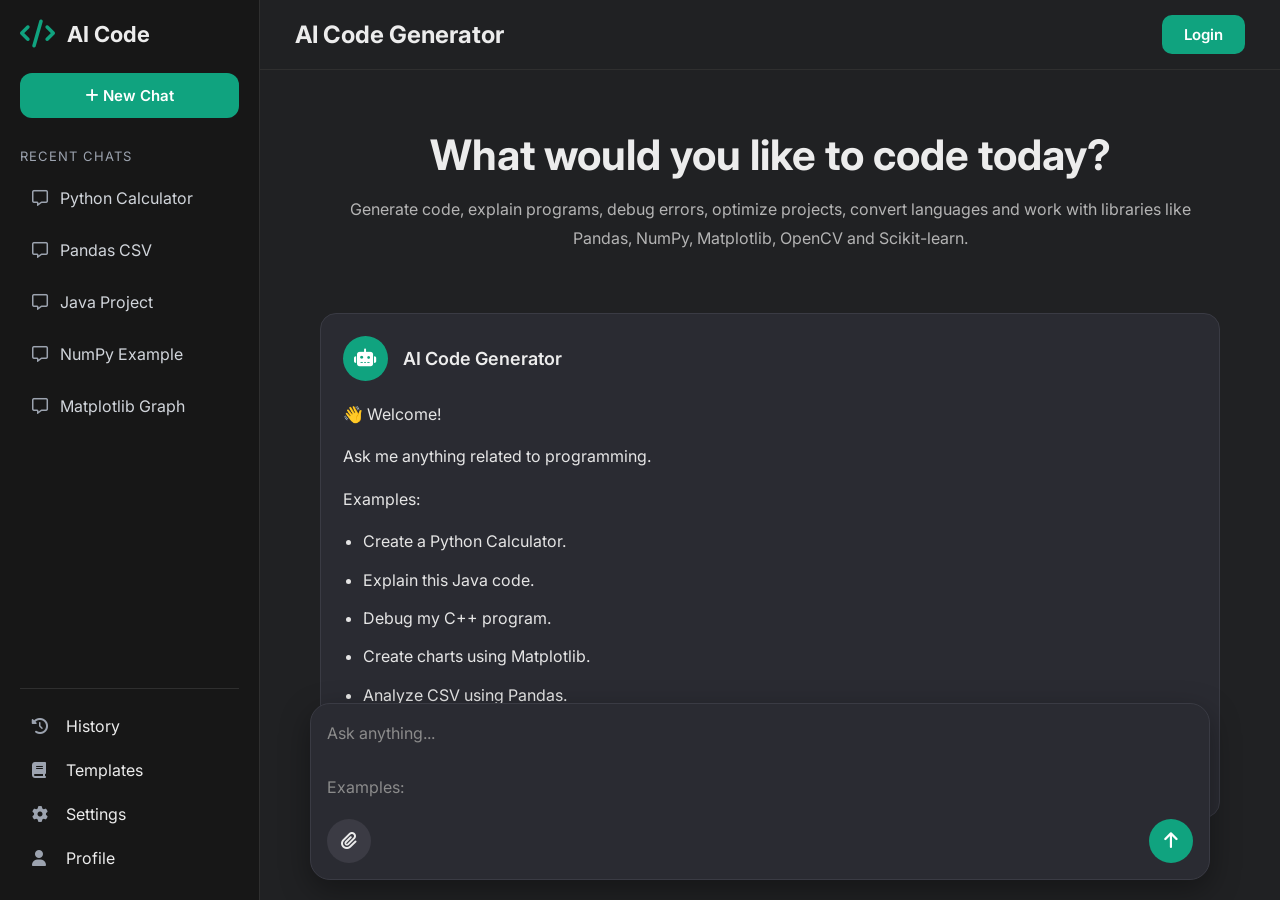
==== fronted/index.html @ 95b82de0 "index page ui" ====
<!DOCTYPE html>
<html lang="en">
<head>
    <meta charset="UTF-8">
    <meta name="viewport" content="width=device-width, initial-scale=1.0">

    <title>AI Code Generator</title>

    <link rel="stylesheet" href="css/style.css">

    <!-- Google Font -->
    <link href="https://fonts.googleapis.com/css2?family=Inter:wght@300;400;500;600;700&display=swap" rel="stylesheet">

    <!-- Font Awesome -->
    <link rel="stylesheet"
    href="https://cdnjs.cloudflare.com/ajax/libs/font-awesome/6.7.0/css/all.min.css">

</head>
<body>

<!-- ===================== APP ===================== -->

<div class="app">

    <!-- ================= SIDEBAR ================= -->

    <aside class="sidebar">

        <div class="logo">

            <i class="fa-solid fa-code"></i>

            <h2>AI Code</h2>

        </div>

        <button class="new-chat">

            <i class="fa-solid fa-plus"></i>

            New Chat

        </button>

        <div class="history-title">

            Recent Chats

        </div>

        <div class="history">

            <div class="history-item">

                <i class="fa-regular fa-message"></i>

                Python Calculator

            </div>

            <div class="history-item">

                <i class="fa-regular fa-message"></i>

                Pandas CSV

            </div>

            <div class="history-item">

                <i class="fa-regular fa-message"></i>

                Java Project

            </div>

            <div class="history-item">

                <i class="fa-regular fa-message"></i>

                NumPy Example

            </div>

            <div class="history-item">

                <i class="fa-regular fa-message"></i>

                Matplotlib Graph

            </div>

        </div>

        <div class="sidebar-bottom">

            <div class="menu-item">

                <i class="fa-solid fa-clock-rotate-left"></i>

                History

            </div>

            <div class="menu-item">

                <i class="fa-solid fa-book"></i>

                Templates

            </div>

            <div class="menu-item">

                <i class="fa-solid fa-gear"></i>

                Settings

            </div>

            <div class="menu-item">

                <i class="fa-solid fa-user"></i>

                Profile

            </div>

        </div>

    </aside>

    <!-- ================= MAIN ================= -->

    <main class="main">

        <!-- ============== TOP BAR ============== -->

        <header class="topbar">

            <div class="title">

                AI Code Generator

            </div>

            <button class="login-btn">

                Login

            </button>

        </header>

        <!-- ============== CHAT ============== -->

        <section class="chat-area">

            <!-- Welcome -->

            <div class="welcome">

                <h1>

                    What would you like to code today?

                </h1>

                <p>

                    Generate code, explain programs, debug errors,
                    optimize projects, convert languages and work
                    with libraries like Pandas, NumPy,
                    Matplotlib, OpenCV and Scikit-learn.

                </p>

            </div>

            <!-- AI MESSAGE -->

            <div class="message ai-message">

                <div class="message-header">

                    <div class="avatar">

                        <i class="fa-solid fa-robot"></i>

                    </div>

                    <h3>

                        AI Code Generator

                    </h3>

                </div>

                <div class="message-content">

                    <p>

                        👋 Welcome!

                    </p>

                    <p>

                        Ask me anything related to programming.

                    </p>

                    <p>

                        Examples:

                    </p>

                    <ul>

                        <li>Create a Python Calculator.</li>

                        <li>Explain this Java code.</li>

                        <li>Debug my C++ program.</li>

                        <li>Create charts using Matplotlib.</li>

                        <li>Analyze CSV using Pandas.</li>

                        <li>Optimize NumPy code.</li>

                        <li>Convert Java to Python.</li>

                    </ul>

                </div>

            </div>

            <!-- Response Container -->

            <div id="responseContainer">

                <!-- AI Response will appear here -->

            </div>

                        <!-- ================= USER MESSAGE ================= -->

            <div id="chatContainer">

                <!-- User and AI chats will appear here dynamically -->

            </div>

        </section>

        <!-- ================= PROMPT ================= -->

        <div class="prompt-wrapper">

            <div class="prompt-box">

                <textarea
                    id="prompt"
                    placeholder="Ask anything...

Examples:
• Create a Python Calculator.
• Read CSV using Pandas.
• Plot graph using Matplotlib.
• Explain this Java code.
• Convert Java to Python.
• Optimize NumPy program."
                ></textarea>

                <div class="prompt-actions">

                    <!-- Left Side -->

                    <div class="left-actions">

                        <button id="attachBtn">

                            <i class="fa-solid fa-paperclip"></i>

                        </button>

                    </div>

                    <!-- Right Side -->

                    <div class="right-actions">

                        <button id="generateBtn">

                            <i class="fa-solid fa-arrow-up"></i>

                        </button>

                    </div>

                </div>

            </div>

        </div>

    </main>

</div>

<!-- ================= FOOTER ================= -->

<footer>

    <p>

        AI Code Generator • FastAPI • HTML • CSS • JavaScript

    </p>

</footer>

<script src="js/app.js"></script>

</body>
</html>
        </section>
---- fronted/css/style.css ----
/* ==========================================
   AI CODE GENERATOR
   Part 1 - Global + Sidebar + Navbar
========================================== */

@import url('https://fonts.googleapis.com/css2?family=Inter:wght@300;400;500;600;700&display=swap');

/* ========= RESET ========= */

*{
    margin:0;
    padding:0;
    box-sizing:border-box;
    font-family:'Inter',sans-serif;
}

html{
    scroll-behavior:smooth;
}

body{
    background:#202123;
    color:#ECECEC;
    overflow:hidden;
}

/* ========= SCROLLBAR ========= */

::-webkit-scrollbar{
    width:8px;
}

::-webkit-scrollbar-track{
    background:#202123;
}

::-webkit-scrollbar-thumb{
    background:#555;
    border-radius:10px;
}

::-webkit-scrollbar-thumb:hover{
    background:#777;
}

/* ========= APP ========= */

.app{
    display:flex;
    width:100%;
    height:100vh;
}

/* ==========================================
   SIDEBAR
========================================== */

.sidebar{

    width:260px;
    height:100vh;

    background:#171717;

    border-right:1px solid #2f2f2f;

    display:flex;
    flex-direction:column;

    justify-content:space-between;

    padding:20px;

}

/* ========= LOGO ========= */

.logo{

    display:flex;

    align-items:center;

    gap:12px;

    margin-bottom:25px;

}

.logo i{

    color:#10A37F;

    font-size:28px;

}

.logo h2{

    font-size:22px;

    font-weight:700;

}

/* ========= NEW CHAT ========= */

.new-chat{

    width:100%;

    padding:13px;

    border:none;

    border-radius:12px;

    background:#10A37F;

    color:white;

    cursor:pointer;

    font-size:15px;

    font-weight:600;

    transition:.3s;

    margin-bottom:30px;

}

.new-chat:hover{

    background:#0e8e6d;

}

/* ========= HISTORY ========= */

.history-title{

    color:#9CA3AF;

    font-size:13px;

    text-transform:uppercase;

    margin-bottom:12px;

    letter-spacing:1px;

}

.history{

    flex:1;

    overflow-y:auto;

}

/* ========= HISTORY ITEM ========= */

.history-item{

    display:flex;

    align-items:center;

    gap:12px;

    padding:12px;

    border-radius:10px;

    cursor:pointer;

    margin-bottom:8px;

    transition:.25s;

    color:#D1D5DB;

}

.history-item:hover{

    background:#2A2B32;

}

.history-item i{

    color:#9CA3AF;

}

/* ========= SIDEBAR BOTTOM ========= */

.sidebar-bottom{

    margin-top:25px;

    border-top:1px solid #2F2F2F;

    padding-top:15px;

}

.menu-item{

    display:flex;

    align-items:center;

    gap:12px;

    padding:12px;

    border-radius:10px;

    cursor:pointer;

    transition:.3s;

}

.menu-item:hover{

    background:#2A2B32;

}

.menu-item i{

    width:22px;

    color:#9CA3AF;

}

/* ==========================================
   MAIN
========================================== */

.main{

    flex:1;

    display:flex;

    flex-direction:column;

    height:100vh;

    background:#202123;

}

/* ==========================================
   TOPBAR
========================================== */

.topbar{

    height:70px;

    display:flex;

    align-items:center;

    justify-content:space-between;

    padding:0 35px;

    border-bottom:1px solid #2F2F2F;

    background:#202123;

}

/* ========= TITLE ========= */

.title{

    font-size:24px;

    font-weight:700;

}

/* ========= LOGIN ========= */

.login-btn{

    border:none;

    padding:10px 22px;

    border-radius:10px;

    background:#10A37F;

    color:white;

    cursor:pointer;

    font-size:15px;

    font-weight:600;

    transition:.3s;

}

.login-btn:hover{

    background:#0e8e6d;

    transform:translateY(-2px);

}

/* ==========================================
   RESPONSIVE
========================================== */

@media(max-width:900px){

    .sidebar{

        width:80px;

        padding:15px;

    }

    .logo h2,
    .history-title,
    .history-item span,
    .menu-item span{

        display:none;

    }

    .history-item,
    .menu-item{

        justify-content:center;

    }

    .new-chat{

        font-size:0;

        position:relative;

    }

    .new-chat i{

        font-size:18px;

    }

    .topbar{

        padding:0 20px;

    }

    .title{

        font-size:20px;

    }

}


/* ==========================================
   PART 2 - CHAT AREA
========================================== */

/* ========= CHAT AREA ========= */

.chat-area{
    flex:1;
    overflow-y:auto;
    padding:40px 0 180px;
}

.chat-area::-webkit-scrollbar{
    width:8px;
}

/* ========= WELCOME ========= */

.welcome{
    max-width:900px;
    margin:0 auto 40px;
    text-align:center;
    padding:20px;
}

.welcome h1{
    font-size:42px;
    font-weight:700;
    margin-bottom:15px;
    line-height:1.2;
}

.welcome p{
    color:#B4B4B4;
    font-size:16px;
    line-height:1.8;
}

/* ==========================================
   MESSAGE
========================================== */

.message{
    max-width:900px;
    margin:0 auto 30px;
    background:#2A2B32;
    border:1px solid #3a3b44;
    border-radius:16px;
    padding:22px;
}

/* ========= HEADER ========= */

.message-header{
    display:flex;
    align-items:center;
    gap:15px;
    margin-bottom:18px;
}

.avatar{
    width:45px;
    height:45px;
    border-radius:50%;
    background:#10A37F;
    display:flex;
    justify-content:center;
    align-items:center;
    color:#fff;
    font-size:18px;
}

.message-header h3{
    font-size:18px;
    font-weight:600;
}

/* ========= CONTENT ========= */

.message-content{
    line-height:1.9;
    color:#E5E5E5;
}

.message-content p{
    margin-bottom:12px;
}

.message-content ul{
    margin-left:20px;
    margin-top:10px;
}

.message-content li{
    margin-bottom:8px;
}

/* ==========================================
   USER CHAT
========================================== */

.user-message{
    max-width:900px;
    margin:25px auto;
    display:flex;
    justify-content:flex-end;
}

.user-message .bubble{
    background:#10A37F;
    color:white;
    padding:16px 20px;
    border-radius:18px;
    max-width:75%;
    line-height:1.7;
}

/* ==========================================
   AI CHAT
========================================== */

.ai-chat{
    max-width:900px;
    margin:25px auto;
}

.ai-chat .bubble{
    background:#2A2B32;
    border-radius:18px;
    padding:20px;
    line-height:1.8;
    border:1px solid #3b3b3b;
}

/* ==========================================
   CODE BLOCK
========================================== */

.code-block{
    background:#111827;
    border-radius:12px;
    overflow:hidden;
    margin-top:20px;
}

.code-header{
    display:flex;
    justify-content:space-between;
    align-items:center;
    background:#1F2937;
    padding:12px 18px;
    border-bottom:1px solid #374151;
}

.code-header span{
    color:#D1D5DB;
    font-size:14px;
    font-weight:500;
}

.code-actions{
    display:flex;
    gap:10px;
}

.code-actions button{
    border:none;
    background:#374151;
    color:#fff;
    padding:8px 14px;
    border-radius:8px;
    cursor:pointer;
    transition:.3s;
}

.code-actions button:hover{
    background:#10A37F;
}

/* ========= CODE ========= */

pre{
    margin:0;
    padding:22px;
    overflow:auto;
}

pre code{
    color:#7DD3FC;
    font-size:15px;
    line-height:1.8;
    white-space:pre;
}

/* ==========================================
   RESPONSE CONTAINER
========================================== */

#responseContainer{
    max-width:900px;
    margin:auto;
}

/* ==========================================
   TABLES
========================================== */

table{
    width:100%;
    border-collapse:collapse;
    margin-top:20px;
}

table th,
table td{
    border:1px solid #3b3b3b;
    padding:12px;
    text-align:left;
}

table th{
    background:#1F2937;
}

table tr:nth-child(even){
    background:#26272E;
}

/* ==========================================
   LOADING
========================================== */

.loading{
    display:flex;
    gap:8px;
    margin-top:15px;
}

.loading span{
    width:10px;
    height:10px;
    background:#10A37F;
    border-radius:50%;
    animation:typing 1.2s infinite;
}

.loading span:nth-child(2){
    animation-delay:.2s;
}

.loading span:nth-child(3){
    animation-delay:.4s;
}

@keyframes typing{

    0%{
        transform:translateY(0);
        opacity:.4;
    }

    50%{
        transform:translateY(-8px);
        opacity:1;
    }

    100%{
        transform:translateY(0);
        opacity:.4;
    }

}

/* ==========================================
   MOBILE
========================================== */

@media(max-width:768px){

    .welcome h1{
        font-size:30px;
    }

    .message,
    .user-message,
    .ai-chat{
        margin-left:15px;
        margin-right:15px;
    }

    .user-message .bubble{
        max-width:100%;
    }

    .code-header{
        flex-direction:column;
        gap:10px;
        align-items:flex-start;
    }

}

/* ==========================================
   PART 3 - PROMPT AREA
========================================== */

/* Prompt Wrapper */

.prompt-wrapper{
    position:fixed;
    bottom:20px;
    left:260px;
    right:20px;
    display:flex;
    justify-content:center;
    z-index:100;
}

/* Prompt Box */

.prompt-box{

    width:100%;
    max-width:900px;

    background:#2A2B32;

    border:1px solid #3A3B44;

    border-radius:20px;

    padding:16px;

    box-shadow:0 10px 30px rgba(0,0,0,.35);

}

/* Textarea */

.prompt-box textarea{

    width:100%;
    min-height:80px;
    max-height:220px;

    resize:none;

    border:none;
    outline:none;

    background:transparent;

    color:#ECECEC;

    font-size:16px;

    line-height:1.7;

}

.prompt-box textarea::placeholder{

    color:#8B8B8B;

}

/* Bottom Toolbar */

.prompt-actions{

    display:flex;

    justify-content:space-between;

    align-items:center;

    margin-top:15px;

}

/* Left */

.left-actions{

    display:flex;

    align-items:center;

    gap:10px;

}

/* Right */

.right-actions{

    display:flex;

    align-items:center;

    gap:10px;

}

/* Buttons */

.left-actions button,
.right-actions button{

    width:44px;

    height:44px;

    border:none;

    border-radius:50%;

    cursor:pointer;

    transition:.3s;

    display:flex;

    justify-content:center;

    align-items:center;

    font-size:18px;

}

/* Attach */

#attachBtn{

    background:#3B3B44;

    color:#ECECEC;

}

#attachBtn:hover{

    background:#4B5563;

}

/* Generate */

#generateBtn{

    background:#10A37F;

    color:white;

}

#generateBtn:hover{

    background:#0D8C6B;

    transform:scale(1.08);

}

/* Disabled */

#generateBtn:disabled{

    opacity:.5;

    cursor:not-allowed;

}

/* Footer */

footer{

    display:none;

}

/* ==========================================
   Utility Classes
========================================== */

.hidden{

    display:none;

}

.text-center{

    text-align:center;

}

.mt-10{

    margin-top:10px;

}

.mt-20{

    margin-top:20px;

}

.mb-20{

    margin-bottom:20px;

}

/* ==========================================
   Animations
========================================== */

.fade-in{

    animation:fadeIn .35s ease;

}

@keyframes fadeIn{

    from{

        opacity:0;

        transform:translateY(10px);

    }

    to{

        opacity:1;

        transform:translateY(0);

    }

}

/* ==========================================
   Responsive
========================================== */

@media(max-width:900px){

    .prompt-wrapper{

        left:80px;

    }

}

@media(max-width:768px){

    body{

        overflow:auto;

    }

    .sidebar{

        display:none;

    }

    .main{

        width:100%;

    }

    .topbar{

        height:65px;

        padding:0 20px;

    }

    .title{

        font-size:20px;

    }

    .login-btn{

        padding:8px 16px;

        font-size:14px;

    }

    .chat-area{

        padding:25px 15px 180px;

    }

    .welcome h1{

        font-size:28px;

    }

    .welcome p{

        font-size:15px;

    }

    .prompt-wrapper{

        left:10px;
        right:10px;
        bottom:10px;

    }

    .prompt-box{

        padding:12px;

    }

    .prompt-box textarea{

        font-size:15px;

        min-height:70px;

    }

}

@media(max-width:500px){

    .prompt-actions{

        flex-wrap:wrap;

        gap:12px;

    }

}
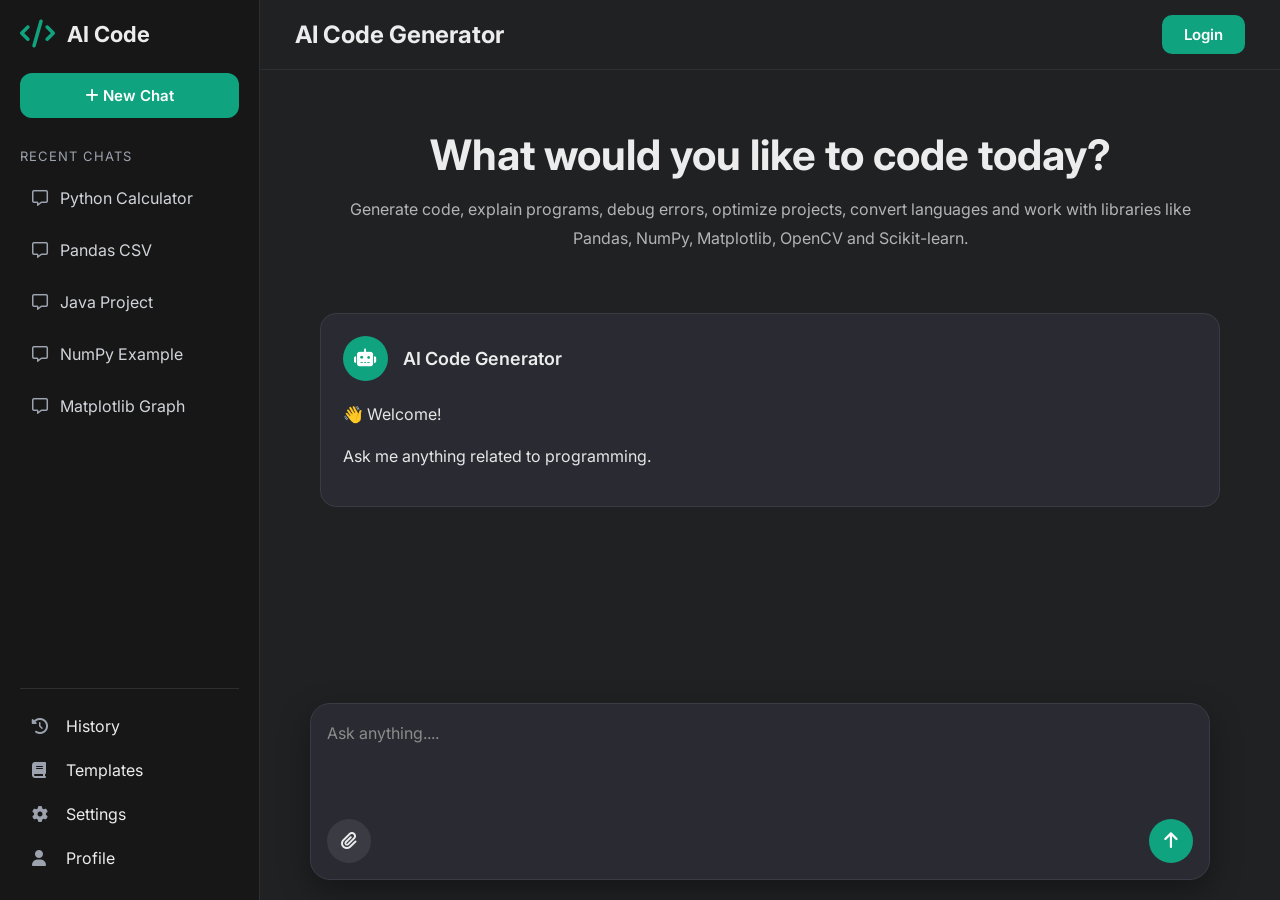
==== commit fa1131c8: "ui change of index file" ====
--- a/fronted/index.html
+++ b/fronted/index.html
@@ -211,29 +211,7 @@
 
                     </p>
 
-                    <p>
-
-                        Examples:
-
-                    </p>
-
-                    <ul>
-
-                        <li>Create a Python Calculator.</li>
-
-                        <li>Explain this Java code.</li>
-
-                        <li>Debug my C++ program.</li>
-
-                        <li>Create charts using Matplotlib.</li>
-
-                        <li>Analyze CSV using Pandas.</li>
-
-                        <li>Optimize NumPy code.</li>
-
-                        <li>Convert Java to Python.</li>
-
-                    </ul>
+                    
 
                 </div>
 
@@ -265,15 +243,7 @@
 
                 <textarea
                     id="prompt"
-                    placeholder="Ask anything...
-
-Examples:
-• Create a Python Calculator.
-• Read CSV using Pandas.
-• Plot graph using Matplotlib.
-• Explain this Java code.
-• Convert Java to Python.
-• Optimize NumPy program."
+                    placeholder="Ask anything...."
                 ></textarea>
 
                 <div class="prompt-actions">
